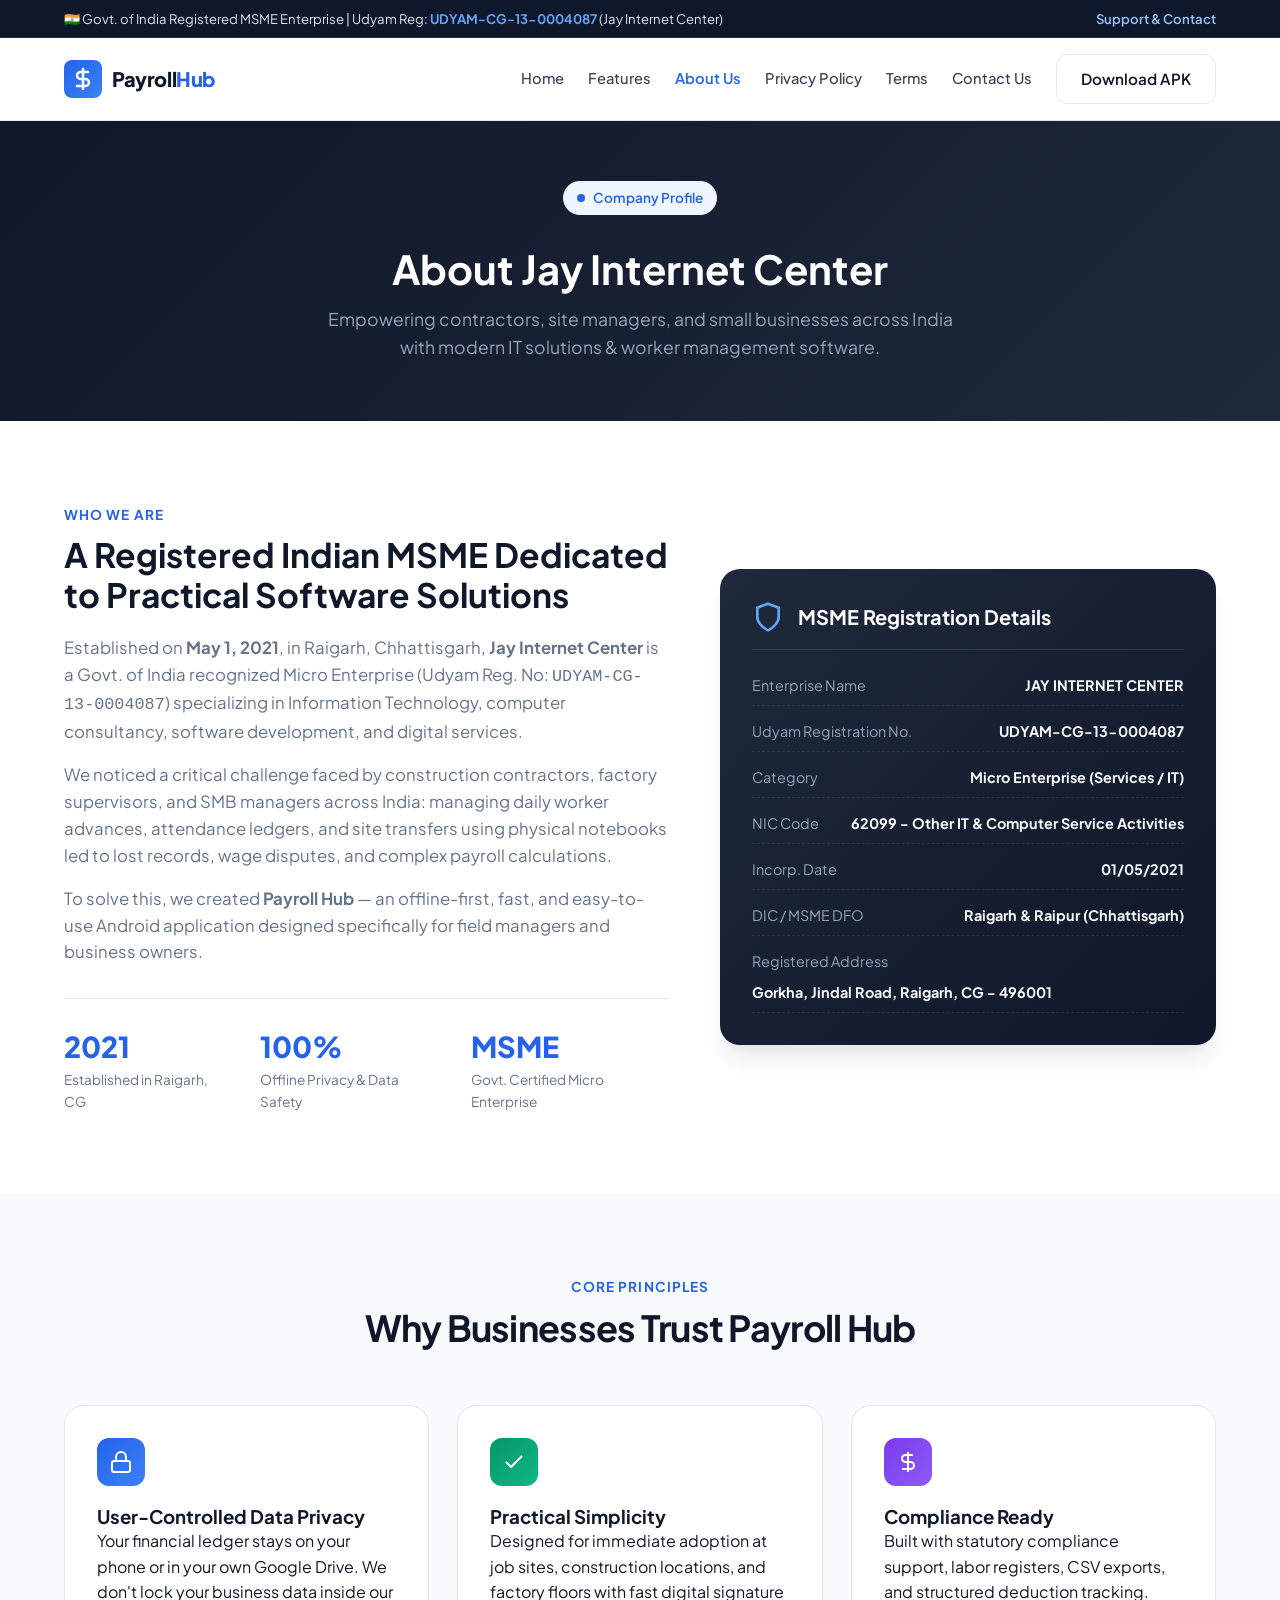
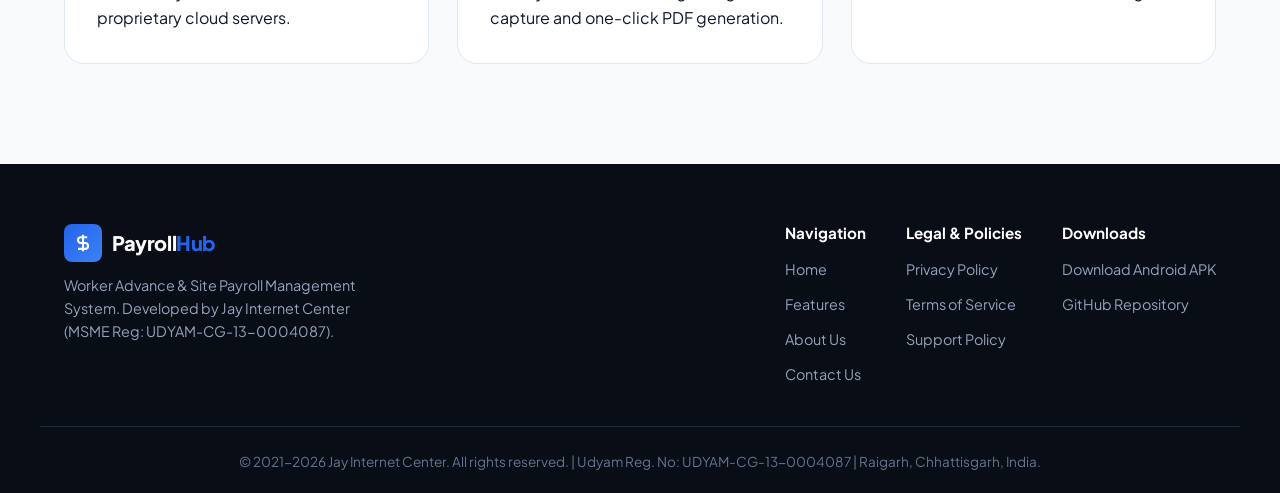
==== about.html @ f1924b27 "Add Jay Internet Center company details, MSME registration, About, Privacy, Terms, and Contact pages" ====
<!DOCTYPE html>
<html lang="en">
<head>
    <meta charset="UTF-8">
    <meta name="viewport" content="width=device-width, initial-scale=1.0">
    <title>About Us - Jay Internet Center & Payroll Hub</title>
    <meta name="description" content="Learn about Jay Internet Center, MSME registered enterprise in Raigarh, Chhattisgarh, and the creators of Payroll Hub worker advance & payroll application.">
    <link rel="preconnect" href="https://fonts.googleapis.com">
    <link rel="preconnect" href="https://fonts.gstatic.com" crossorigin>
    <link href="https://fonts.googleapis.com/css2?family=Plus+Jakarta+Sans:wght@300;400;500;600;700;800&display=swap" rel="stylesheet">
    <link rel="stylesheet" href="styles.css">
</head>
<body>

    <!-- Top Trust Bar -->
    <div class="top-trust-bar">
        <div class="container trust-container">
            <span>🇮🇳 Govt. of India Registered MSME Enterprise | Udyam Reg: <strong>UDYAM-CG-13-0004087</strong> (Jay Internet Center)</span>
            <a href="contact.html">Support & Contact</a>
        </div>
    </div>

    <!-- Header Navigation -->
    <header class="navbar">
        <div class="container nav-container">
            <a href="index.html" class="brand-logo">
                <div class="logo-icon">
                    <svg width="24" height="24" viewBox="0 0 24 24" fill="none" stroke="currentColor" stroke-width="2.5" stroke-linecap="round" stroke-linejoin="round"><path d="M12 2v20M17 5H9.5a3.5 3.5 0 0 0 0 7h5a3.5 3.5 0 0 1 0 7H6"/></svg>
                </div>
                <span class="brand-name">Payroll<span>Hub</span></span>
            </a>

            <nav class="nav-links" id="navLinks">
                <a href="index.html">Home</a>
                <a href="index.html#features">Features</a>
                <a href="about.html" class="active">About Us</a>
                <a href="privacy.html">Privacy Policy</a>
                <a href="terms.html">Terms</a>
                <a href="contact.html">Contact Us</a>
                <a href="app-release.apk" class="btn btn-outline nav-btn">Download APK</a>
            </nav>

            <button class="hamburger" id="hamburger" aria-label="Toggle Menu">
                <span></span>
                <span></span>
                <span></span>
            </button>
        </div>
    </header>

    <!-- Subpage Header -->
    <section class="page-header">
        <div class="container">
            <span class="badge"><span class="badge-dot"></span> Company Profile</span>
            <h1>About Jay Internet Center</h1>
            <p>Empowering contractors, site managers, and small businesses across India with modern IT solutions & worker management software.</p>
        </div>
    </section>

    <!-- Main Content -->
    <section class="about-section">
        <div class="container">
            <div class="about-grid">
                <div class="about-text">
                    <span class="section-tag">Who We Are</span>
                    <h2>A Registered Indian MSME Dedicated to Practical Software Solutions</h2>
                    <p>
                        Established on <strong>May 1, 2021</strong>, in Raigarh, Chhattisgarh, <strong>Jay Internet Center</strong> is a Govt. of India recognized Micro Enterprise (Udyam Reg. No: <code>UDYAM-CG-13-0004087</code>) specializing in Information Technology, computer consultancy, software development, and digital services.
                    </p>
                    <p>
                        We noticed a critical challenge faced by construction contractors, factory supervisors, and SMB managers across India: managing daily worker advances, attendance ledgers, and site transfers using physical notebooks led to lost records, wage disputes, and complex payroll calculations.
                    </p>
                    <p>
                        To solve this, we created <strong>Payroll Hub</strong> — an offline-first, fast, and easy-to-use Android application designed specifically for field managers and business owners.
                    </p>

                    <div class="about-highlights">
                        <div class="ab-item">
                            <div class="ab-number">2021</div>
                            <div class="ab-label">Established in Raigarh, CG</div>
                        </div>
                        <div class="ab-item">
                            <div class="ab-number">100%</div>
                            <div class="ab-label">Offline Privacy & Data Safety</div>
                        </div>
                        <div class="ab-item">
                            <div class="ab-number">MSME</div>
                            <div class="ab-label">Govt. Certified Micro Enterprise</div>
                        </div>
                    </div>
                </div>

                <div class="about-card-box">
                    <div class="msme-cert-card">
                        <div class="msme-header">
                            <svg width="32" height="32" viewBox="0 0 24 24" fill="none" stroke="currentColor" stroke-width="2"><path d="M12 22s8-4 8-10V5l-8-3-8 3v7c0 6 8 10 8 10z"/></svg>
                            <h3>MSME Registration Details</h3>
                        </div>
                        <ul class="msme-info-list">
                            <li>
                                <span>Enterprise Name</span>
                                <strong>JAY INTERNET CENTER</strong>
                            </li>
                            <li>
                                <span>Udyam Registration No.</span>
                                <strong>UDYAM-CG-13-0004087</strong>
                            </li>
                            <li>
                                <span>Category</span>
                                <strong>Micro Enterprise (Services / IT)</strong>
                            </li>
                            <li>
                                <span>NIC Code</span>
                                <strong>62099 - Other IT & Computer Service Activities</strong>
                            </li>
                            <li>
                                <span>Incorp. Date</span>
                                <strong>01/05/2021</strong>
                            </li>
                            <li>
                                <span>DIC / MSME DFO</span>
                                <strong>Raigarh & Raipur (Chhattisgarh)</strong>
                            </li>
                            <li>
                                <span>Registered Address</span>
                                <strong>Gorkha, Jindal Road, Raigarh, CG - 496001</strong>
                            </li>
                        </ul>
                    </div>
                </div>
            </div>
        </div>
    </section>

    <!-- Company Core Values -->
    <section class="values-section">
        <div class="container">
            <div class="section-header center">
                <span class="section-tag">Core Principles</span>
                <h2>Why Businesses Trust Payroll Hub</h2>
            </div>

            <div class="values-grid">
                <div class="value-card">
                    <div class="val-icon bg-blue">
                        <svg width="24" height="24" viewBox="0 0 24 24" fill="none" stroke="currentColor" stroke-width="2"><rect x="3" y="11" width="18" height="11" rx="2" ry="2"/><path d="M7 11V7a5 5 0 0 1 10 0v4"/></svg>
                    </div>
                    <h3>User-Controlled Data Privacy</h3>
                    <p>Your financial ledger stays on your phone or in your own Google Drive. We don't lock your business data inside our proprietary cloud servers.</p>
                </div>

                <div class="value-card">
                    <div class="val-icon bg-emerald">
                        <svg width="24" height="24" viewBox="0 0 24 24" fill="none" stroke="currentColor" stroke-width="2"><polyline points="20 6 9 17 4 12"/></svg>
                    </div>
                    <h3>Practical Simplicity</h3>
                    <p>Designed for immediate adoption at job sites, construction locations, and factory floors with fast digital signature capture and one-click PDF generation.</p>
                </div>

                <div class="value-card">
                    <div class="val-icon bg-purple">
                        <svg width="24" height="24" viewBox="0 0 24 24" fill="none" stroke="currentColor" stroke-width="2"><path d="M12 2v20M17 5H9.5a3.5 3.5 0 0 0 0 7h5a3.5 3.5 0 0 1 0 7H6"/></svg>
                    </div>
                    <h3>Compliance Ready</h3>
                    <p>Built with statutory compliance support, labor registers, CSV exports, and structured deduction tracking.</p>
                </div>
            </div>
        </div>
    </section>

    <!-- Footer -->
    <footer class="footer">
        <div class="container footer-container">
            <div class="footer-brand">
                <div class="brand-logo">
                    <div class="logo-icon">
                        <svg width="20" height="20" viewBox="0 0 24 24" fill="none" stroke="currentColor" stroke-width="2.5"><path d="M12 2v20M17 5H9.5a3.5 3.5 0 0 0 0 7h5a3.5 3.5 0 0 1 0 7H6"/></svg>
                    </div>
                    <span class="brand-name">Payroll<span>Hub</span></span>
                </div>
                <p>Worker Advance & Site Payroll Management System. Developed by Jay Internet Center (MSME Reg: UDYAM-CG-13-0004087).</p>
            </div>

            <div class="footer-links">
                <div class="f-col">
                    <h4>Navigation</h4>
                    <a href="index.html">Home</a>
                    <a href="index.html#features">Features</a>
                    <a href="about.html">About Us</a>
                    <a href="contact.html">Contact Us</a>
                </div>
                <div class="f-col">
                    <h4>Legal & Policies</h4>
                    <a href="privacy.html">Privacy Policy</a>
                    <a href="terms.html">Terms of Service</a>
                    <a href="contact.html">Support Policy</a>
                </div>
                <div class="f-col">
                    <h4>Downloads</h4>
                    <a href="app-release.apk">Download Android APK</a>
                    <a href="https://github.com/vijaybharti03/PayrollHub" target="_blank" rel="noopener">GitHub Repository</a>
                </div>
            </div>
        </div>
        <div class="footer-bottom">
            <div class="container">
                <p>&copy; 2021-2026 Jay Internet Center. All rights reserved. | Udyam Reg. No: UDYAM-CG-13-0004087 | Raigarh, Chhattisgarh, India.</p>
            </div>
        </div>
    </footer>

    <script src="script.js"></script>
</body>
</html>
---- styles.css ----
/* CSS Reset & Variables */
:root {
    --primary: #2563eb;
    --primary-hover: #1d4ed8;
    --primary-light: #eff6ff;
    --dark: #0f172a;
    --dark-muted: #334155;
    --text-muted: #64748b;
    --light-bg: #f8fafc;
    --border: #e2e8f0;
    --white: #ffffff;
    --accent-emerald: #10b981;
    --accent-amber: #f59e0b;
    --accent-rose: #f43f5e;
    --accent-purple: #8b5cf6;
    --radius-sm: 8px;
    --radius-md: 12px;
    --radius-lg: 20px;
    --shadow-sm: 0 1px 3px rgba(0, 0, 0, 0.05);
    --shadow-md: 0 4px 6px -1px rgba(0, 0, 0, 0.08), 0 2px 4px -1px rgba(0, 0, 0, 0.04);
    --shadow-lg: 0 20px 25px -5px rgba(0, 0, 0, 0.08), 0 10px 10px -5px rgba(0, 0, 0, 0.03);
}

* {
    margin: 0;
    padding: 0;
    box-sizing: border-box;
}

html {
    scroll-behavior: smooth;
    font-family: 'Plus Jakarta Sans', -apple-system, BlinkMacSystemFont, sans-serif;
    color: var(--dark);
    background-color: #ffffff;
}

body {
    line-height: 1.6;
    overflow-x: hidden;
}

.container {
    max-width: 1200px;
    margin: 0 auto;
    padding: 0 24px;
}

/* Typography Helpers */
h1, h2, h3, h4 {
    color: var(--dark);
    font-weight: 700;
    line-height: 1.2;
}

a {
    text-decoration: none;
    color: inherit;
    transition: all 0.2s ease;
}

/* Top Trust Bar */
.top-trust-bar {
    background: #0f172a;
    color: #e2e8f0;
    font-size: 0.82rem;
    padding: 8px 0;
    border-bottom: 1px solid rgba(255, 255, 255, 0.1);
}

.trust-container {
    display: flex;
    justify-content: space-between;
    align-items: center;
    flex-wrap: wrap;
    gap: 10px;
}

.top-trust-bar strong {
    color: #60a5fa;
}

.top-trust-bar a {
    color: #93c5fd;
    font-weight: 600;
}

.top-trust-bar a:hover {
    color: #ffffff;
    text-decoration: underline;
}

/* Buttons */
.btn {
    display: inline-flex;
    align-items: center;
    justify-content: center;
    gap: 8px;
    padding: 12px 24px;
    font-weight: 600;
    font-size: 0.95rem;
    border-radius: var(--radius-md);
    cursor: pointer;
    transition: all 0.25s ease;
    border: none;
}

.btn-primary {
    background-color: var(--primary);
    color: var(--white);
    box-shadow: 0 4px 14px rgba(37, 99, 235, 0.35);
}

.btn-primary:hover {
    background-color: var(--primary-hover);
    transform: translateY(-2px);
    box-shadow: 0 6px 20px rgba(37, 99, 235, 0.45);
}

.btn-secondary {
    background-color: #f1f5f9;
    color: var(--dark-muted);
}

.btn-secondary:hover {
    background-color: #e2e8f0;
    color: var(--dark);
}

.btn-outline {
    border: 1.5px solid var(--border);
    color: var(--dark);
    background: transparent;
}

.btn-outline:hover {
    border-color: var(--primary);
    color: var(--primary);
}

.btn-outline-white {
    border: 1.5px solid rgba(255, 255, 255, 0.3);
    color: var(--white);
    background: transparent;
}

.btn-outline-white:hover {
    background: rgba(255, 255, 255, 0.1);
    border-color: var(--white);
}

.btn-lg {
    padding: 16px 32px;
    font-size: 1.05rem;
}

.btn-block {
    width: 100%;
}

/* Navbar */
.navbar {
    position: sticky;
    top: 0;
    z-index: 1000;
    background-color: rgba(255, 255, 255, 0.95);
    backdrop-filter: blur(12px);
    border-bottom: 1px solid var(--border);
    padding: 16px 0;
}

.nav-container {
    display: flex;
    align-items: center;
    justify-content: space-between;
}

.brand-logo {
    display: flex;
    align-items: center;
    gap: 10px;
}

.logo-icon {
    width: 38px;
    height: 38px;
    background: linear-gradient(135deg, var(--primary), #3b82f6);
    color: white;
    border-radius: var(--radius-sm);
    display: flex;
    align-items: center;
    justify-content: center;
}

.brand-name {
    font-size: 1.25rem;
    font-weight: 800;
    letter-spacing: -0.02em;
}

.brand-name span {
    color: var(--primary);
}

.nav-links {
    display: flex;
    align-items: center;
    gap: 24px;
    font-weight: 500;
    font-size: 0.92rem;
    color: var(--dark-muted);
}

.nav-links a:hover,
.nav-links a.active {
    color: var(--primary);
    font-weight: 600;
}

.hamburger {
    display: none;
    flex-direction: column;
    gap: 5px;
    background: none;
    border: none;
    cursor: pointer;
}

.hamburger span {
    width: 24px;
    height: 2px;
    background-color: var(--dark);
    transition: all 0.3s;
}

/* Hero Section */
.hero {
    padding: 70px 0 90px;
    background: radial-gradient(circle at 80% 20%, rgba(37, 99, 235, 0.06) 0%, transparent 40%);
}

.hero-container {
    display: grid;
    grid-template-columns: 1.1fr 0.9fr;
    gap: 60px;
    align-items: center;
}

.badge {
    display: inline-flex;
    align-items: center;
    gap: 8px;
    padding: 6px 14px;
    background-color: var(--primary-light);
    color: var(--primary);
    font-weight: 600;
    font-size: 0.85rem;
    border-radius: 100px;
    margin-bottom: 20px;
}

.badge-dot {
    width: 8px;
    height: 8px;
    background-color: var(--primary);
    border-radius: 50%;
}

.hero h1 {
    font-size: 2.85rem;
    letter-spacing: -0.03em;
    margin-bottom: 20px;
    color: var(--dark);
}

.hero-subtitle {
    font-size: 1.12rem;
    color: var(--text-muted);
    margin-bottom: 32px;
    max-width: 540px;
}

.hero-actions {
    display: flex;
    gap: 16px;
    margin-bottom: 48px;
    flex-wrap: wrap;
}

.hero-stats {
    display: flex;
    gap: 32px;
    border-top: 1px solid var(--border);
    padding-top: 24px;
}

.stat-item {
    display: flex;
    flex-direction: column;
}

.stat-number {
    font-size: 1.35rem;
    font-weight: 800;
    color: var(--dark);
}

.stat-label {
    font-size: 0.85rem;
    color: var(--text-muted);
}

/* Company Trust Section on Homepage */
.company-trust-section {
    padding: 20px 0 60px;
}

.trust-card {
    background: linear-gradient(135deg, #1e293b, #0f172a);
    color: #ffffff;
    padding: 28px 36px;
    border-radius: var(--radius-lg);
    box-shadow: var(--shadow-md);
    display: flex;
    align-items: center;
    justify-content: space-between;
    gap: 30px;
    flex-wrap: wrap;
}

.trust-badge-col {
    display: flex;
    align-items: center;
    gap: 16px;
}

.msme-emblem {
    width: 54px;
    height: 54px;
    background: rgba(37, 99, 235, 0.2);
    border: 1px solid rgba(96, 165, 250, 0.4);
    border-radius: 50%;
    display: flex;
    align-items: center;
    justify-content: center;
    color: #60a5fa;
    flex-shrink: 0;
}

.t-sub {
    font-size: 0.8rem;
    text-transform: uppercase;
    letter-spacing: 0.08em;
    color: #94a3b8;
    font-weight: 600;
}

.trust-badge-col h3 {
    color: #ffffff;
    font-size: 1.35rem;
    margin-top: 2px;
}

.trust-details-grid {
    display: flex;
    gap: 36px;
    flex-wrap: wrap;
}

.t-detail-item {
    display: flex;
    flex-direction: column;
}

.t-label {
    font-size: 0.78rem;
    color: #94a3b8;
}

.t-val {
    font-size: 0.95rem;
    color: #f8fafc;
    font-weight: 600;
}

/* App Card Visual Preview */
.hero-visual {
    position: relative;
}

.app-card-preview {
    background: #ffffff;
    border: 1px solid var(--border);
    border-radius: var(--radius-lg);
    padding: 28px;
    box-shadow: var(--shadow-lg);
    position: relative;
}

.card-header {
    display: flex;
    justify-content: space-between;
    align-items: center;
    margin-bottom: 20px;
}

.card-title {
    font-weight: 700;
    font-size: 1.1rem;
}

.status-badge {
    background-color: #d1fae5;
    color: #065f46;
    font-size: 0.75rem;
    font-weight: 600;
    padding: 4px 10px;
    border-radius: 100px;
}

.card-metrics {
    display: grid;
    grid-template-columns: repeat(3, 1fr);
    gap: 12px;
    margin-bottom: 24px;
}

.metric-box {
    padding: 14px;
    border-radius: var(--radius-md);
    display: flex;
    flex-direction: column;
}

.metric-box.green { background-color: #f0fdf4; }
.metric-box.blue { background-color: #eff6ff; }
.metric-box.orange { background-color: #fff7ed; }

.m-label {
    font-size: 0.75rem;
    color: var(--text-muted);
    font-weight: 600;
}

.m-value {
    font-size: 1.1rem;
    font-weight: 800;
    color: var(--dark);
    margin-top: 4px;
}

.recent-list {
    border-top: 1px dashed var(--border);
    padding-top: 16px;
    margin-bottom: 20px;
}

.list-title {
    font-size: 0.85rem;
    font-weight: 700;
    color: var(--text-muted);
    margin-bottom: 12px;
}

.list-item {
    display: flex;
    justify-content: space-between;
    align-items: center;
    padding: 10px 0;
    border-bottom: 1px solid #f1f5f9;
}

.item-name {
    font-weight: 600;
    font-size: 0.9rem;
}

.item-sub {
    font-size: 0.75rem;
    color: var(--text-muted);
}

.item-amount {
    font-weight: 700;
    font-size: 0.95rem;
}

.text-red { color: var(--accent-rose); }

.card-footer-info {
    display: flex;
    align-items: center;
    gap: 8px;
    font-size: 0.8rem;
    color: var(--text-muted);
    background-color: var(--light-bg);
    padding: 10px 14px;
    border-radius: var(--radius-sm);
}

/* Section Header Component */
.section-header {
    margin-bottom: 56px;
}

.section-header.center {
    text-align: center;
}

.section-tag {
    color: var(--primary);
    font-weight: 700;
    font-size: 0.85rem;
    text-transform: uppercase;
    letter-spacing: 0.08em;
    margin-bottom: 8px;
    display: inline-block;
}

.section-header h2 {
    font-size: 2.25rem;
    letter-spacing: -0.02em;
    margin-bottom: 12px;
}

.section-header p {
    color: var(--text-muted);
    font-size: 1.1rem;
    max-width: 600px;
    margin: 0 auto;
}

/* Features Section */
.features {
    padding: 100px 0;
    background-color: var(--light-bg);
}

.features-grid {
    display: grid;
    grid-template-columns: repeat(3, 1fr);
    gap: 28px;
}

.feature-card {
    background: var(--white);
    padding: 32px;
    border-radius: var(--radius-lg);
    border: 1px solid var(--border);
    transition: all 0.3s ease;
}

.feature-card:hover {
    transform: translateY(-4px);
    box-shadow: var(--shadow-lg);
    border-color: rgba(37, 99, 235, 0.3);
}

.feature-icon {
    width: 48px;
    height: 48px;
    border-radius: var(--radius-md);
    display: flex;
    align-items: center;
    justify-content: center;
    margin-bottom: 20px;
    color: white;
}

.bg-indigo { background: linear-gradient(135deg, #4f46e5, #6366f1); }
.bg-emerald { background: linear-gradient(135deg, #059669, #10b981); }
.bg-blue { background: linear-gradient(135deg, #2563eb, #3b82f6); }
.bg-amber { background: linear-gradient(135deg, #d97706, #f59e0b); }
.bg-purple { background: linear-gradient(135deg, #7c3aed, #8b5cf6); }
.bg-rose { background: linear-gradient(135deg, #e11d48, #f43f5e); }

.feature-card h3 {
    font-size: 1.2rem;
    margin-bottom: 10px;
}

.feature-card p {
    color: var(--text-muted);
    font-size: 0.95rem;
}

/* Solutions Section */
.solutions {
    padding: 100px 0;
}

.solutions-grid {
    display: grid;
    grid-template-columns: repeat(3, 1fr);
    gap: 32px;
}

.solution-box {
    background: var(--white);
    border: 1px solid var(--border);
    border-radius: var(--radius-lg);
    padding: 36px 28px;
    position: relative;
    box-shadow: var(--shadow-sm);
}

.solution-box.highlight {
    border: 2px solid var(--primary);
    box-shadow: var(--shadow-lg);
}

.sol-badge {
    display: inline-block;
    padding: 4px 12px;
    background-color: var(--light-bg);
    color: var(--dark-muted);
    font-size: 0.8rem;
    font-weight: 700;
    border-radius: 100px;
    margin-bottom: 16px;
}

.sol-badge.accent {
    background-color: var(--primary-light);
    color: var(--primary);
}

.solution-box h3 {
    font-size: 1.35rem;
    margin-bottom: 20px;
}

.solution-box ul {
    list-style: none;
    display: flex;
    flex-direction: column;
    gap: 14px;
}

.solution-box li {
    display: flex;
    align-items: flex-start;
    gap: 10px;
    font-size: 0.95rem;
    color: var(--dark-muted);
}

.solution-box li svg {
    color: var(--accent-emerald);
    flex-shrink: 0;
    margin-top: 3px;
}

/* Security Section */
.security {
    padding: 80px 0;
    background-color: var(--dark);
    color: var(--white);
}

.security h2 {
    color: var(--white);
}

.security-text {
    max-width: 800px;
    margin: 0 auto;
    text-align: center;
}

.security p {
    color: #94a3b8;
    font-size: 1.1rem;
    margin-bottom: 40px;
}

.sec-features {
    display: grid;
    grid-template-columns: repeat(2, 1fr);
    gap: 32px;
    text-align: left;
}

.sec-item {
    display: flex;
    gap: 16px;
    background: rgba(255, 255, 255, 0.05);
    padding: 24px;
    border-radius: var(--radius-md);
    border: 1px solid rgba(255, 255, 255, 0.1);
}

.sec-icon {
    width: 40px;
    height: 40px;
    background: var(--primary);
    color: white;
    border-radius: var(--radius-sm);
    display: flex;
    align-items: center;
    justify-content: center;
    flex-shrink: 0;
}

.sec-item h4 {
    color: var(--white);
    margin-bottom: 6px;
}

.sec-item p {
    color: #94a3b8;
    font-size: 0.9rem;
    margin-bottom: 0;
}

/* Subpage Header Banner */
.page-header {
    background: linear-gradient(135deg, #0f172a, #1e293b);
    color: #ffffff;
    padding: 60px 0;
    text-align: center;
}

.page-header h1 {
    color: #ffffff;
    font-size: 2.5rem;
    margin-top: 10px;
    margin-bottom: 12px;
}

.page-header p {
    color: #94a3b8;
    font-size: 1.1rem;
    max-width: 650px;
    margin: 0 auto;
}

/* Legal & Policy Content Styling */
.legal-content {
    padding: 70px 0;
    background-color: #ffffff;
}

.legal-wrapper {
    max-width: 860px;
    margin: 0 auto;
}

.legal-wrapper h2 {
    font-size: 1.6rem;
    margin-top: 36px;
    margin-bottom: 14px;
    color: var(--dark);
    border-bottom: 2px solid var(--light-bg);
    padding-bottom: 8px;
}

.legal-wrapper h3 {
    font-size: 1.2rem;
    margin-top: 24px;
    margin-bottom: 10px;
    color: var(--dark-muted);
}

.legal-wrapper p {
    color: #475569;
    font-size: 1.02rem;
    margin-bottom: 16px;
}

.legal-wrapper ul {
    margin-left: 20px;
    margin-bottom: 20px;
    color: #475569;
}

.legal-wrapper li {
    margin-bottom: 10px;
    font-size: 0.98rem;
}

.legal-card {
    background: var(--light-bg);
    border: 1px solid var(--border);
    border-radius: var(--radius-md);
    padding: 24px;
    margin-bottom: 32px;
}

.legal-card.highlight-card {
    border-left: 4px solid var(--primary);
    background: var(--primary-light);
}

.legal-card h3 {
    margin-top: 0;
    color: var(--primary);
}

.legal-card ul {
    margin-left: 20px;
    margin-bottom: 0;
}

.address-box {
    background: #f1f5f9;
    border-radius: var(--radius-sm);
    padding: 20px 24px;
    border: 1px solid var(--border);
    font-size: 0.95rem;
    line-height: 1.7;
    margin: 20px 0;
    color: var(--dark);
}

.address-box code {
    background: #e2e8f0;
    padding: 2px 6px;
    border-radius: 4px;
    font-weight: bold;
}

.contact-card-inline {
    background: var(--light-bg);
    border: 1px solid var(--border);
    border-radius: var(--radius-md);
    padding: 20px 24px;
    margin-top: 20px;
}

.contact-card-inline h4 {
    margin-bottom: 10px;
    color: var(--dark);
}

.contact-card-inline p {
    margin-bottom: 6px;
}

/* About Page Specifics */
.about-section {
    padding: 80px 0;
}

.about-grid {
    display: grid;
    grid-template-columns: 1.1fr 0.9fr;
    gap: 50px;
    align-items: center;
}

.about-text h2 {
    font-size: 2.1rem;
    margin-bottom: 20px;
}

.about-text p {
    color: var(--text-muted);
    font-size: 1.05rem;
    margin-bottom: 16px;
}

.about-highlights {
    display: flex;
    gap: 30px;
    margin-top: 32px;
    border-top: 1px solid var(--border);
    padding-top: 24px;
}

.ab-item {
    display: flex;
    flex-direction: column;
}

.ab-number {
    font-size: 1.8rem;
    font-weight: 800;
    color: var(--primary);
}

.ab-label {
    font-size: 0.85rem;
    color: var(--text-muted);
}

.msme-cert-card {
    background: linear-gradient(135deg, #1e293b, #0f172a);
    color: #ffffff;
    border-radius: var(--radius-lg);
    padding: 32px;
    box-shadow: var(--shadow-lg);
}

.msme-header {
    display: flex;
    align-items: center;
    gap: 14px;
    margin-bottom: 24px;
    border-bottom: 1px solid rgba(255, 255, 255, 0.1);
    padding-bottom: 16px;
    color: #60a5fa;
}

.msme-header h3 {
    color: #ffffff;
    font-size: 1.25rem;
}

.msme-info-list {
    list-style: none;
    display: flex;
    flex-direction: column;
    gap: 14px;
}

.msme-info-list li {
    display: flex;
    justify-content: space-between;
    align-items: center;
    font-size: 0.9rem;
    border-bottom: 1px dashed rgba(255, 255, 255, 0.08);
    padding-bottom: 8px;
    flex-wrap: wrap;
    gap: 8px;
}

.msme-info-list span {
    color: #94a3b8;
}

.msme-info-list strong {
    color: #f8fafc;
    text-align: right;
}

.values-section {
    padding: 80px 0 100px;
    background-color: var(--light-bg);
}

.values-grid {
    display: grid;
    grid-template-columns: repeat(3, 1fr);
    gap: 28px;
}

.value-card {
    background: #ffffff;
    border: 1px solid var(--border);
    padding: 32px;
    border-radius: var(--radius-lg);
}

.val-icon {
    width: 48px;
    height: 48px;
    border-radius: var(--radius-md);
    display: flex;
    align-items: center;
    justify-content: center;
    color: white;
    margin-bottom: 20px;
}

/* Contact Page Specifics */
.contact-section {
    padding: 80px 0;
}

.contact-grid {
    display: grid;
    grid-template-columns: 0.9fr 1.1fr;
    gap: 50px;
}

.contact-info-card {
    background: var(--light-bg);
    border: 1px solid var(--border);
    padding: 36px;
    border-radius: var(--radius-lg);
}

.contact-info-card h2 {
    font-size: 1.75rem;
    margin-bottom: 10px;
}

.contact-sub {
    color: var(--text-muted);
    margin-bottom: 32px;
}

.info-blocks {
    display: flex;
    flex-direction: column;
    gap: 28px;
}

.info-item {
    display: flex;
    gap: 16px;
}

.info-icon {
    width: 44px;
    height: 44px;
    background: var(--primary-light);
    color: var(--primary);
    border-radius: var(--radius-md);
    display: flex;
    align-items: center;
    justify-content: center;
    flex-shrink: 0;
}

.info-item h4 {
    font-size: 1rem;
    margin-bottom: 4px;
}

.info-item p {
    color: var(--text-muted);
    font-size: 0.92rem;
    line-height: 1.5;
}

.hours {
    font-size: 0.8rem;
    color: var(--accent-emerald);
    font-weight: 600;
}

.contact-form-card {
    background: #ffffff;
    border: 1px solid var(--border);
    padding: 36px;
    border-radius: var(--radius-lg);
    box-shadow: var(--shadow-sm);
}

.contact-form-card h3 {
    font-size: 1.5rem;
    margin-bottom: 8px;
}

.contact-form-card p {
    color: var(--text-muted);
    font-size: 0.95rem;
    margin-bottom: 24px;
}

.form-body {
    display: flex;
    flex-direction: column;
    gap: 18px;
}

.form-row {
    display: grid;
    grid-template-columns: 1fr 1fr;
    gap: 16px;
}

.form-group {
    display: flex;
    flex-direction: column;
    gap: 6px;
}

.form-group label {
    font-size: 0.88rem;
    font-weight: 600;
    color: var(--dark-muted);
}

.form-group input,
.form-group select,
.form-group textarea {
    padding: 12px 14px;
    border: 1px solid var(--border);
    border-radius: var(--radius-sm);
    font-family: inherit;
    font-size: 0.95rem;
    transition: all 0.2s;
}

.form-group input:focus,
.form-group select:focus,
.form-group textarea:focus {
    outline: none;
    border-color: var(--primary);
    box-shadow: 0 0 0 3px rgba(37, 99, 235, 0.15);
}

.form-alert {
    padding: 12px 16px;
    border-radius: var(--radius-sm);
    font-size: 0.9rem;
    font-weight: 600;
}

.form-alert.success {
    background-color: #d1fae5;
    color: #065f46;
    border: 1px solid #a7f3d0;
}

.form-alert.error {
    background-color: #ffe4e6;
    color: #9f1239;
    border: 1px solid #fecdd3;
}

/* FAQ Section */
.faq {
    padding: 100px 0;
}

.faq-list {
    max-width: 800px;
    margin: 0 auto;
    display: flex;
    flex-direction: column;
    gap: 16px;
}

.faq-item {
    background-color: var(--white);
    border: 1px solid var(--border);
    border-radius: var(--radius-md);
    overflow: hidden;
}

.faq-question {
    padding: 20px 24px;
    font-weight: 700;
    font-size: 1.05rem;
    cursor: pointer;
    display: flex;
    justify-content: space-between;
    align-items: center;
    user-select: none;
    list-style: none;
}

.faq-question::-webkit-details-marker {
    display: none;
}

.faq-answer {
    padding: 0 24px 20px;
    color: var(--text-muted);
    font-size: 0.95rem;
}

/* CTA Banner */
.cta-banner {
    background: linear-gradient(135deg, var(--primary), #1d4ed8);
    color: var(--white);
    padding: 80px 0;
    text-align: center;
}

.cta-banner h2 {
    color: var(--white);
    font-size: 2.5rem;
    margin-bottom: 16px;
}

.cta-banner p {
    font-size: 1.2rem;
    color: rgba(255, 255, 255, 0.85);
    margin-bottom: 32px;
}

.cta-buttons {
    display: flex;
    justify-content: center;
    gap: 16px;
    flex-wrap: wrap;
}

/* Footer */
.footer {
    background-color: #090d16;
    color: #94a3b8;
    padding: 60px 0 0;
}

.footer-container {
    display: grid;
    grid-template-columns: 1fr 1fr;
    gap: 60px;
    padding-bottom: 40px;
    border-bottom: 1px solid #1e293b;
}

.footer-brand .brand-name {
    color: var(--white);
}

.footer-brand p {
    margin-top: 12px;
    font-size: 0.9rem;
    max-width: 320px;
}

.footer-links {
    display: flex;
    gap: 40px;
    justify-content: flex-end;
    flex-wrap: wrap;
}

.f-col {
    display: flex;
    flex-direction: column;
    gap: 12px;
}

.f-col h4 {
    color: var(--white);
    font-size: 0.95rem;
    margin-bottom: 4px;
}

.f-col a {
    color: #94a3b8;
    font-size: 0.9rem;
}

.f-col a:hover {
    color: var(--white);
}

.footer-bottom {
    padding: 24px 0;
    font-size: 0.85rem;
    text-align: center;
    color: #64748b;
}

/* Responsive Styles */
@media (max-width: 992px) {
    .hero-container, .about-grid, .contact-grid {
        grid-template-columns: 1fr;
        gap: 40px;
    }

    .hero h1 {
        font-size: 2.25rem;
    }

    .features-grid, .solutions-grid, .values-grid {
        grid-template-columns: 1fr;
    }

    .sec-features {
        grid-template-columns: 1fr;
    }

    .trust-card {
        flex-direction: column;
        align-items: flex-start;
    }

    .form-row {
        grid-template-columns: 1fr;
    }
}

@media (max-width: 768px) {
    .top-trust-bar {
        font-size: 0.78rem;
        text-align: center;
    }

    .trust-container {
        justify-content: center;
    }

    .nav-links {
        display: none;
        position: absolute;
        top: 100%;
        left: 0;
        right: 0;
        background: var(--white);
        flex-direction: column;
        padding: 20px;
        box-shadow: var(--shadow-lg);
        border-bottom: 1px solid var(--border);
    }

    .nav-links.active {
        display: flex;
    }

    .hamburger {
        display: flex;
    }

    .card-metrics {
        grid-template-columns: 1fr;
    }

    .footer-container {
        grid-template-columns: 1fr;
    }

    .footer-links {
        justify-content: flex-start;
    }
}
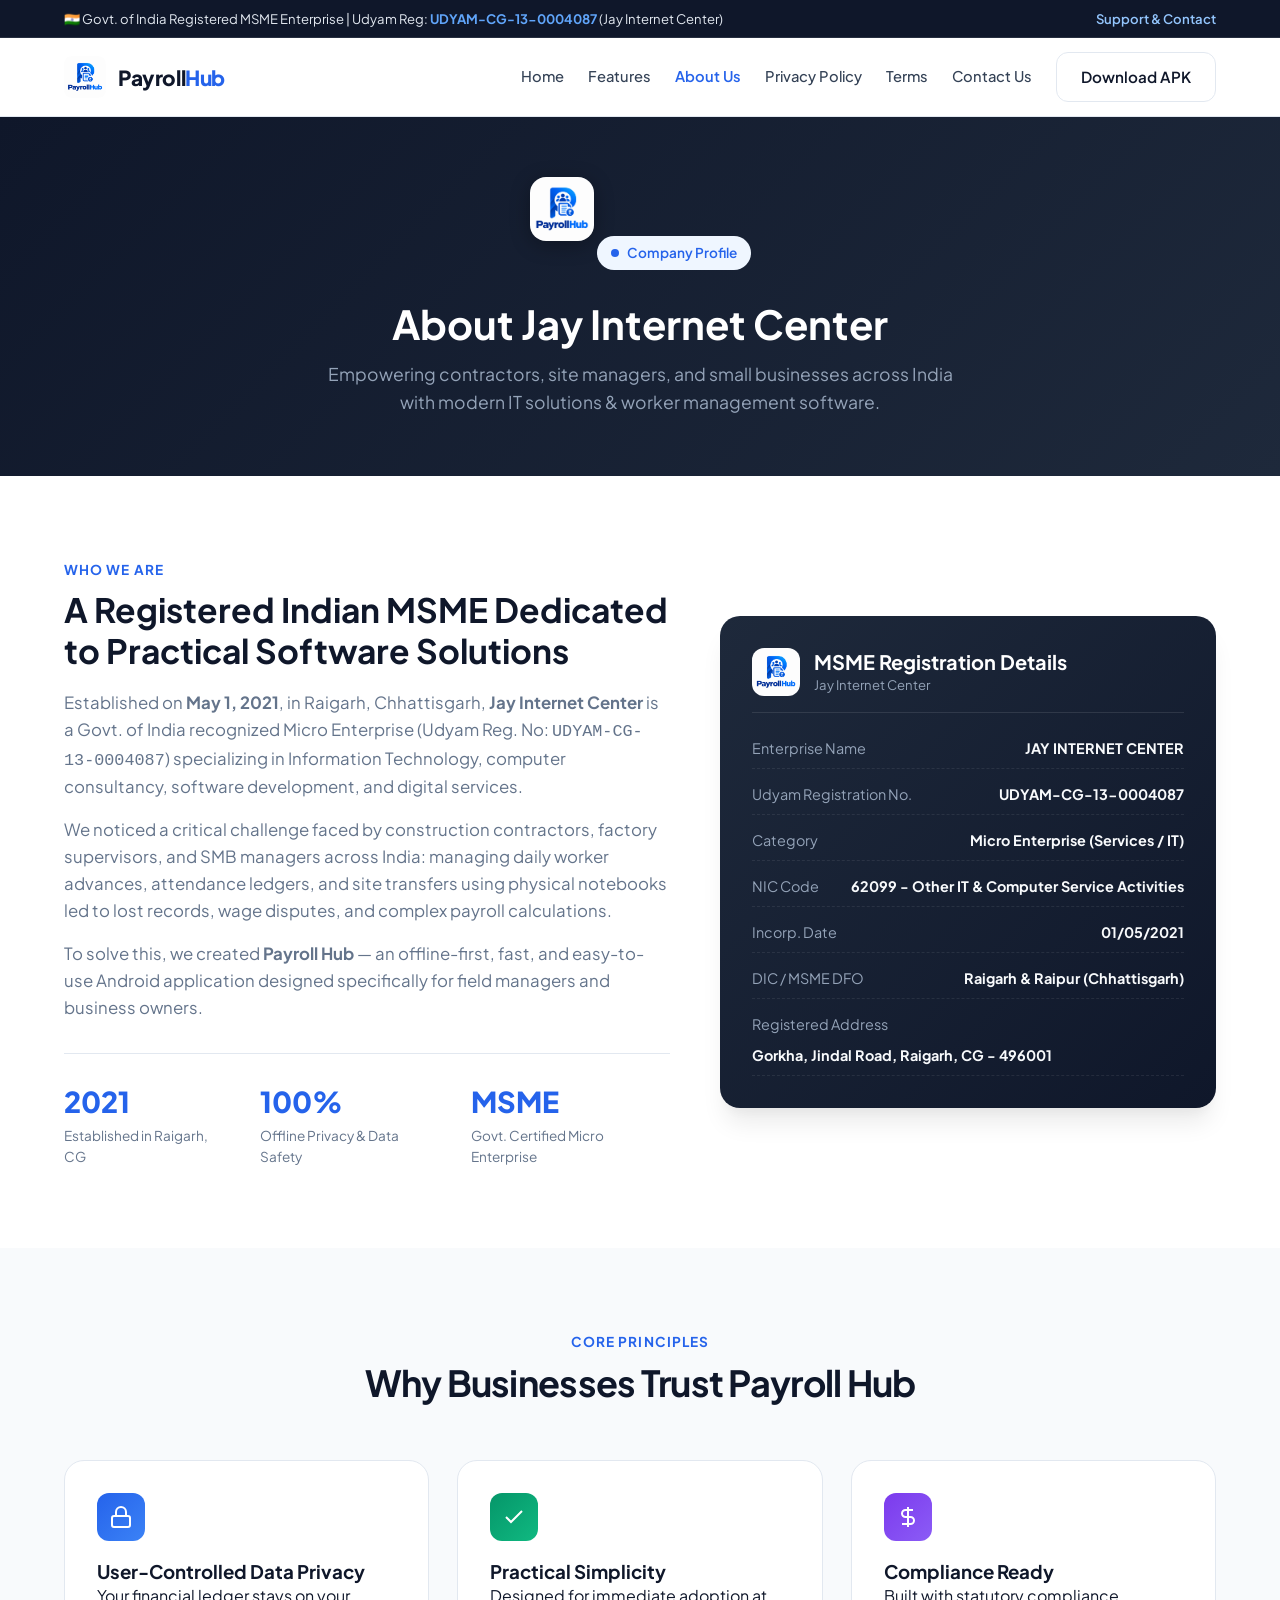
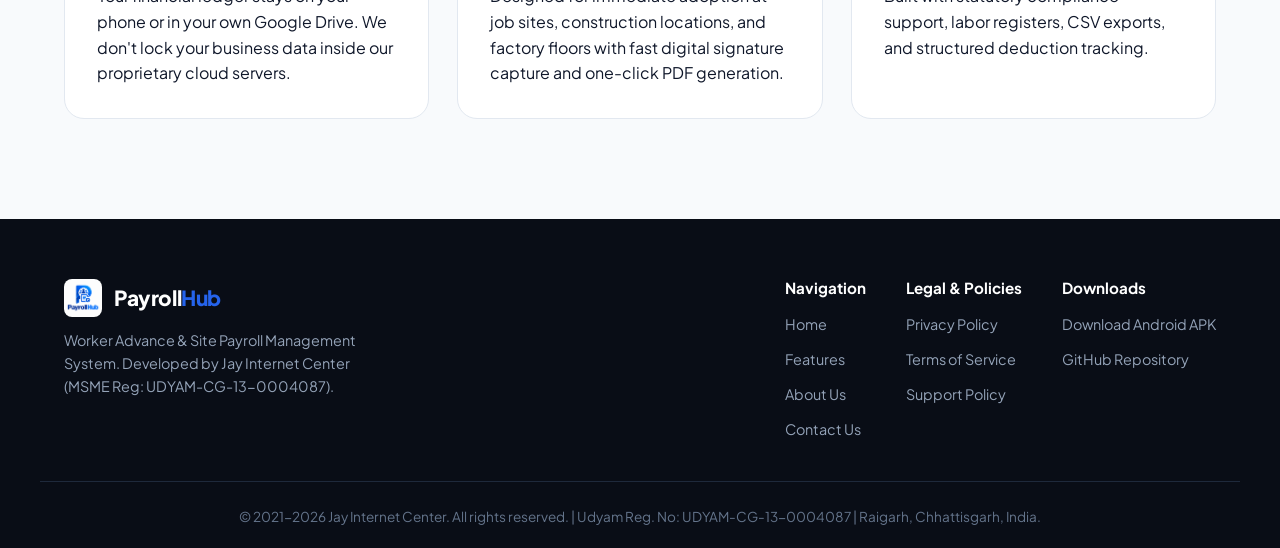
==== commit ed078050: "Update logo.png across navbar, favicons, hero cards, trust banners, and footers" ====
--- a/about.html
+++ b/about.html
@@ -5,6 +5,8 @@
     <meta name="viewport" content="width=device-width, initial-scale=1.0">
     <title>About Us - Jay Internet Center & Payroll Hub</title>
     <meta name="description" content="Learn about Jay Internet Center, MSME registered enterprise in Raigarh, Chhattisgarh, and the creators of Payroll Hub worker advance & payroll application.">
+    <link rel="icon" type="image/png" href="logo.png">
+    <link rel="apple-touch-icon" href="logo.png">
     <link rel="preconnect" href="https://fonts.googleapis.com">
     <link rel="preconnect" href="https://fonts.gstatic.com" crossorigin>
     <link href="https://fonts.googleapis.com/css2?family=Plus+Jakarta+Sans:wght@300;400;500;600;700;800&display=swap" rel="stylesheet">
@@ -24,9 +26,7 @@
     <header class="navbar">
         <div class="container nav-container">
             <a href="index.html" class="brand-logo">
-                <div class="logo-icon">
-                    <svg width="24" height="24" viewBox="0 0 24 24" fill="none" stroke="currentColor" stroke-width="2.5" stroke-linecap="round" stroke-linejoin="round"><path d="M12 2v20M17 5H9.5a3.5 3.5 0 0 0 0 7h5a3.5 3.5 0 0 1 0 7H6"/></svg>
-                </div>
+                <img src="logo.png" alt="Payroll Hub Logo" class="brand-logo-img">
                 <span class="brand-name">Payroll<span>Hub</span></span>
             </a>
 
@@ -51,6 +51,7 @@
     <!-- Subpage Header -->
     <section class="page-header">
         <div class="container">
+            <img src="logo.png" alt="Payroll Hub Logo" class="page-header-logo">
             <span class="badge"><span class="badge-dot"></span> Company Profile</span>
             <h1>About Jay Internet Center</h1>
             <p>Empowering contractors, site managers, and small businesses across India with modern IT solutions & worker management software.</p>
@@ -93,8 +94,11 @@
                 <div class="about-card-box">
                     <div class="msme-cert-card">
                         <div class="msme-header">
-                            <svg width="32" height="32" viewBox="0 0 24 24" fill="none" stroke="currentColor" stroke-width="2"><path d="M12 22s8-4 8-10V5l-8-3-8 3v7c0 6 8 10 8 10z"/></svg>
-                            <h3>MSME Registration Details</h3>
+                            <img src="logo.png" alt="Jay Internet Center Logo" class="msme-logo-img">
+                            <div>
+                                <h3>MSME Registration Details</h3>
+                                <p class="msme-sub-title">Jay Internet Center</p>
+                            </div>
                         </div>
                         <ul class="msme-info-list">
                             <li>
@@ -172,12 +176,10 @@
     <footer class="footer">
         <div class="container footer-container">
             <div class="footer-brand">
-                <div class="brand-logo">
-                    <div class="logo-icon">
-                        <svg width="20" height="20" viewBox="0 0 24 24" fill="none" stroke="currentColor" stroke-width="2.5"><path d="M12 2v20M17 5H9.5a3.5 3.5 0 0 0 0 7h5a3.5 3.5 0 0 1 0 7H6"/></svg>
-                    </div>
+                <a href="index.html" class="brand-logo">
+                    <img src="logo.png" alt="Payroll Hub Logo" class="footer-logo-img">
                     <span class="brand-name">Payroll<span>Hub</span></span>
-                </div>
+                </a>
                 <p>Worker Advance & Site Payroll Management System. Developed by Jay Internet Center (MSME Reg: UDYAM-CG-13-0004087).</p>
             </div>
 
--- a/styles.css
+++ b/styles.css
@@ -165,7 +165,7 @@
     background-color: rgba(255, 255, 255, 0.95);
     backdrop-filter: blur(12px);
     border-bottom: 1px solid var(--border);
-    padding: 16px 0;
+    padding: 14px 0;
 }
 
 .nav-container {
@@ -177,22 +177,18 @@
 .brand-logo {
     display: flex;
     align-items: center;
-    gap: 10px;
-}
-
-.logo-icon {
-    width: 38px;
-    height: 38px;
-    background: linear-gradient(135deg, var(--primary), #3b82f6);
-    color: white;
+    gap: 12px;
+}
+
+.brand-logo-img {
+    height: 42px;
+    width: auto;
+    object-fit: contain;
     border-radius: var(--radius-sm);
-    display: flex;
-    align-items: center;
-    justify-content: center;
 }
 
 .brand-name {
-    font-size: 1.25rem;
+    font-size: 1.3rem;
     font-weight: 800;
     letter-spacing: -0.02em;
 }
@@ -333,17 +329,13 @@
     gap: 16px;
 }
 
-.msme-emblem {
+.trust-logo-img {
     width: 54px;
     height: 54px;
-    background: rgba(37, 99, 235, 0.2);
-    border: 1px solid rgba(96, 165, 250, 0.4);
-    border-radius: 50%;
-    display: flex;
-    align-items: center;
-    justify-content: center;
-    color: #60a5fa;
-    flex-shrink: 0;
+    border-radius: 12px;
+    object-fit: cover;
+    border: 2px solid rgba(255, 255, 255, 0.2);
+    box-shadow: var(--shadow-sm);
 }
 
 .t-sub {
@@ -403,9 +395,27 @@
     margin-bottom: 20px;
 }
 
+.card-title-box {
+    display: flex;
+    align-items: center;
+    gap: 12px;
+}
+
+.card-logo-icon {
+    width: 40px;
+    height: 40px;
+    border-radius: 8px;
+    object-fit: cover;
+}
+
 .card-title {
     font-weight: 700;
-    font-size: 1.1rem;
+    font-size: 1.05rem;
+}
+
+.card-sub {
+    font-size: 0.78rem;
+    color: var(--text-muted);
 }
 
 .status-badge {
@@ -720,6 +730,15 @@
     text-align: center;
 }
 
+.page-header-logo {
+    width: 64px;
+    height: 64px;
+    border-radius: 16px;
+    object-fit: cover;
+    margin-bottom: 16px;
+    box-shadow: 0 4px 20px rgba(0, 0, 0, 0.3);
+}
+
 .page-header h1 {
     color: #ffffff;
     font-size: 2.5rem;
@@ -898,12 +917,23 @@
     margin-bottom: 24px;
     border-bottom: 1px solid rgba(255, 255, 255, 0.1);
     padding-bottom: 16px;
-    color: #60a5fa;
+}
+
+.msme-logo-img {
+    width: 48px;
+    height: 48px;
+    border-radius: 12px;
+    object-fit: cover;
 }
 
 .msme-header h3 {
     color: #ffffff;
     font-size: 1.25rem;
+}
+
+.msme-sub-title {
+    font-size: 0.82rem;
+    color: #94a3b8;
 }
 
 .msme-info-list {
@@ -1161,6 +1191,14 @@
     text-align: center;
 }
 
+.cta-logo-img {
+    width: 72px;
+    height: 72px;
+    border-radius: 18px;
+    margin-bottom: 20px;
+    box-shadow: 0 6px 20px rgba(0, 0, 0, 0.2);
+}
+
 .cta-banner h2 {
     color: var(--white);
     font-size: 2.5rem;
@@ -1193,6 +1231,13 @@
     gap: 60px;
     padding-bottom: 40px;
     border-bottom: 1px solid #1e293b;
+}
+
+.footer-logo-img {
+    height: 38px;
+    width: auto;
+    object-fit: contain;
+    border-radius: var(--radius-sm);
 }
 
 .footer-brand .brand-name {
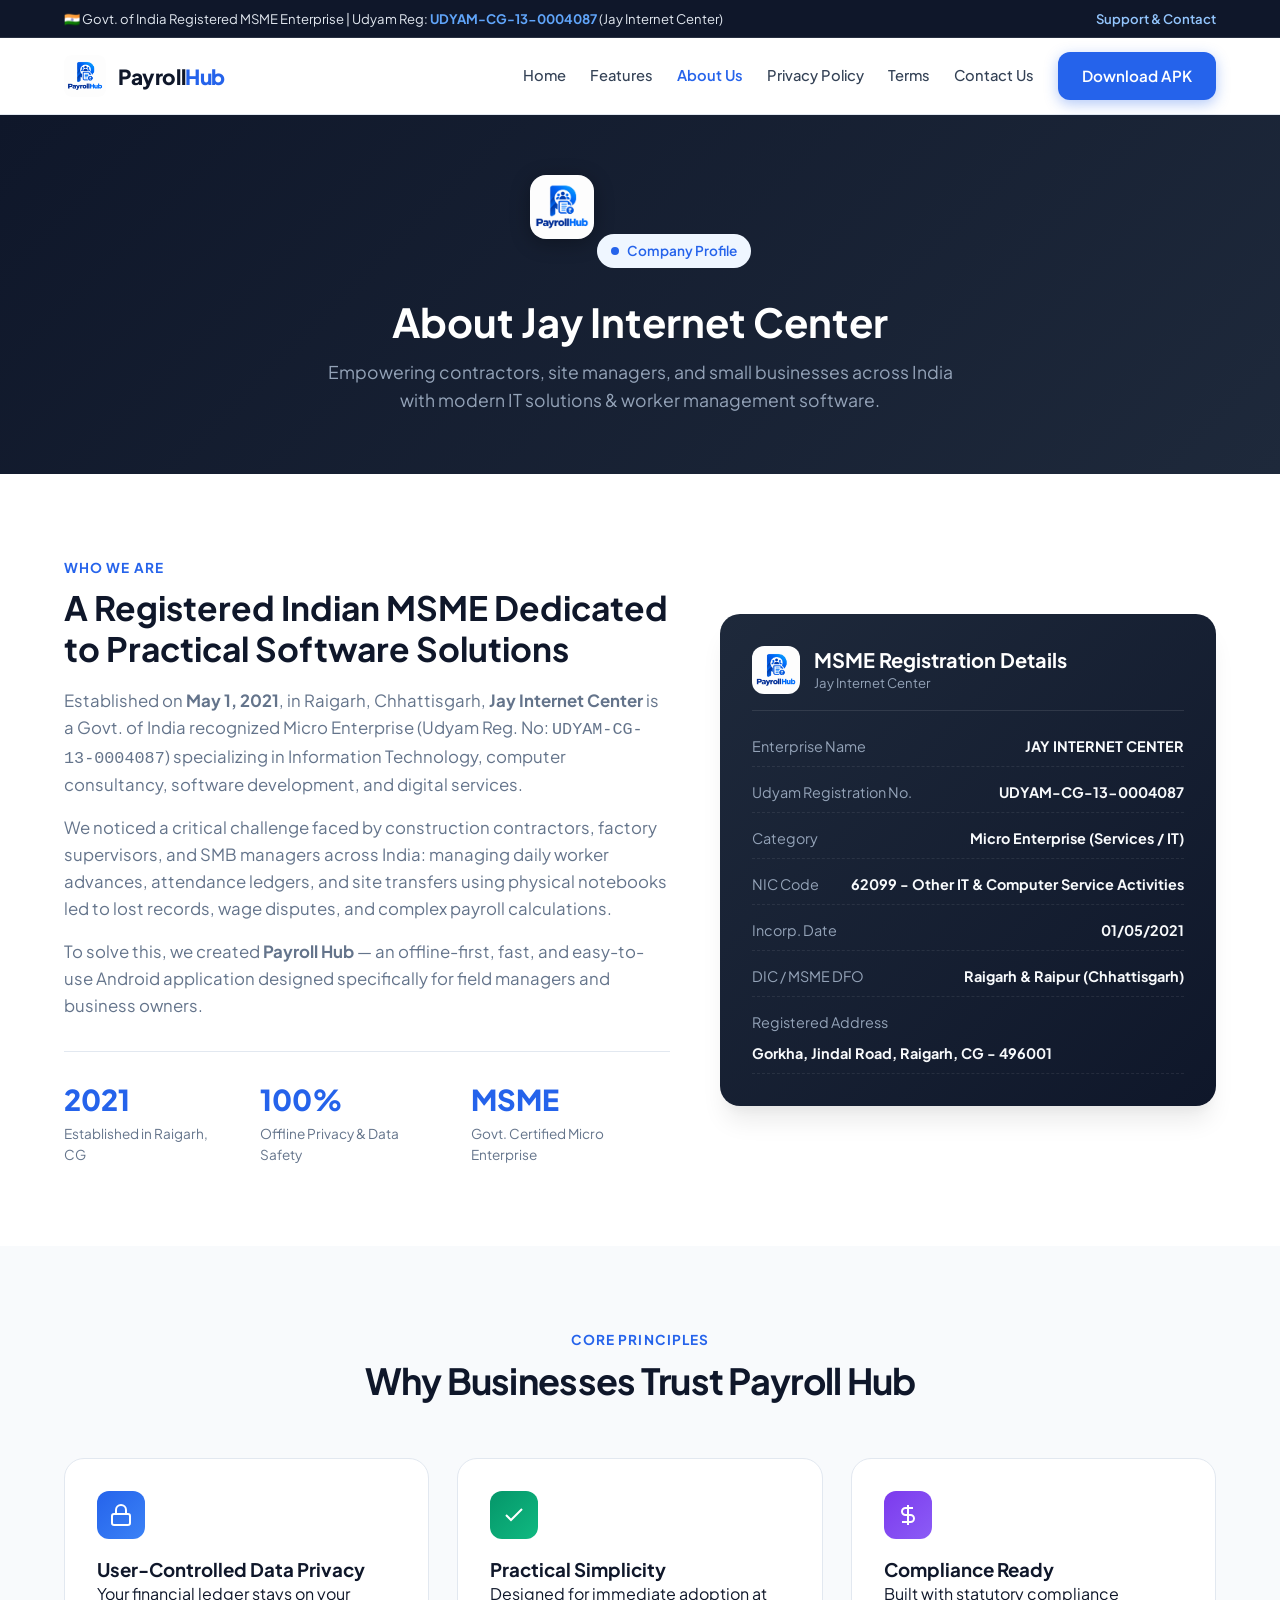
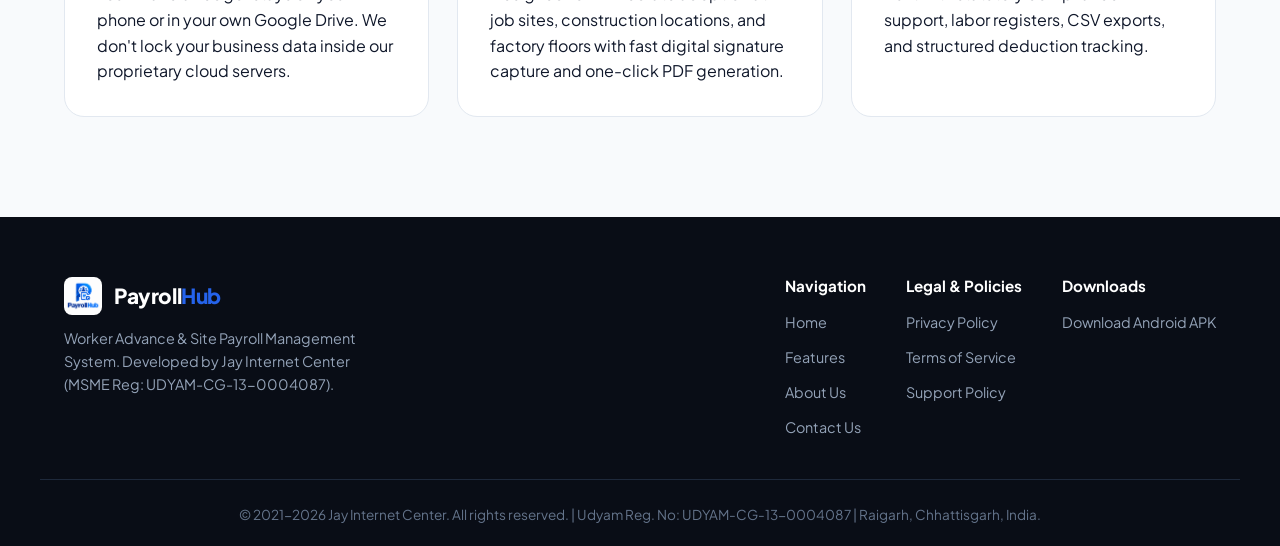
==== commit ef45a088: "Remove GitHub links from site UI and update APK download link to attenfix.tile.new.apk release" ====
--- a/about.html
+++ b/about.html
@@ -37,7 +37,7 @@
                 <a href="privacy.html">Privacy Policy</a>
                 <a href="terms.html">Terms</a>
                 <a href="contact.html">Contact Us</a>
-                <a href="app-release.apk" class="btn btn-outline nav-btn">Download APK</a>
+                <a href="https://github.com/vijaybharti03/WorkerAdvance/releases/download/v1.0.0/attenfix.tile.new.apk" class="btn btn-primary nav-btn">Download APK</a>
             </nav>
 
             <button class="hamburger" id="hamburger" aria-label="Toggle Menu">
@@ -199,8 +199,7 @@
                 </div>
                 <div class="f-col">
                     <h4>Downloads</h4>
-                    <a href="app-release.apk">Download Android APK</a>
-                    <a href="https://github.com/vijaybharti03/PayrollHub" target="_blank" rel="noopener">GitHub Repository</a>
+                    <a href="https://github.com/vijaybharti03/WorkerAdvance/releases/download/v1.0.0/attenfix.tile.new.apk">Download Android APK</a>
                 </div>
             </div>
         </div>
